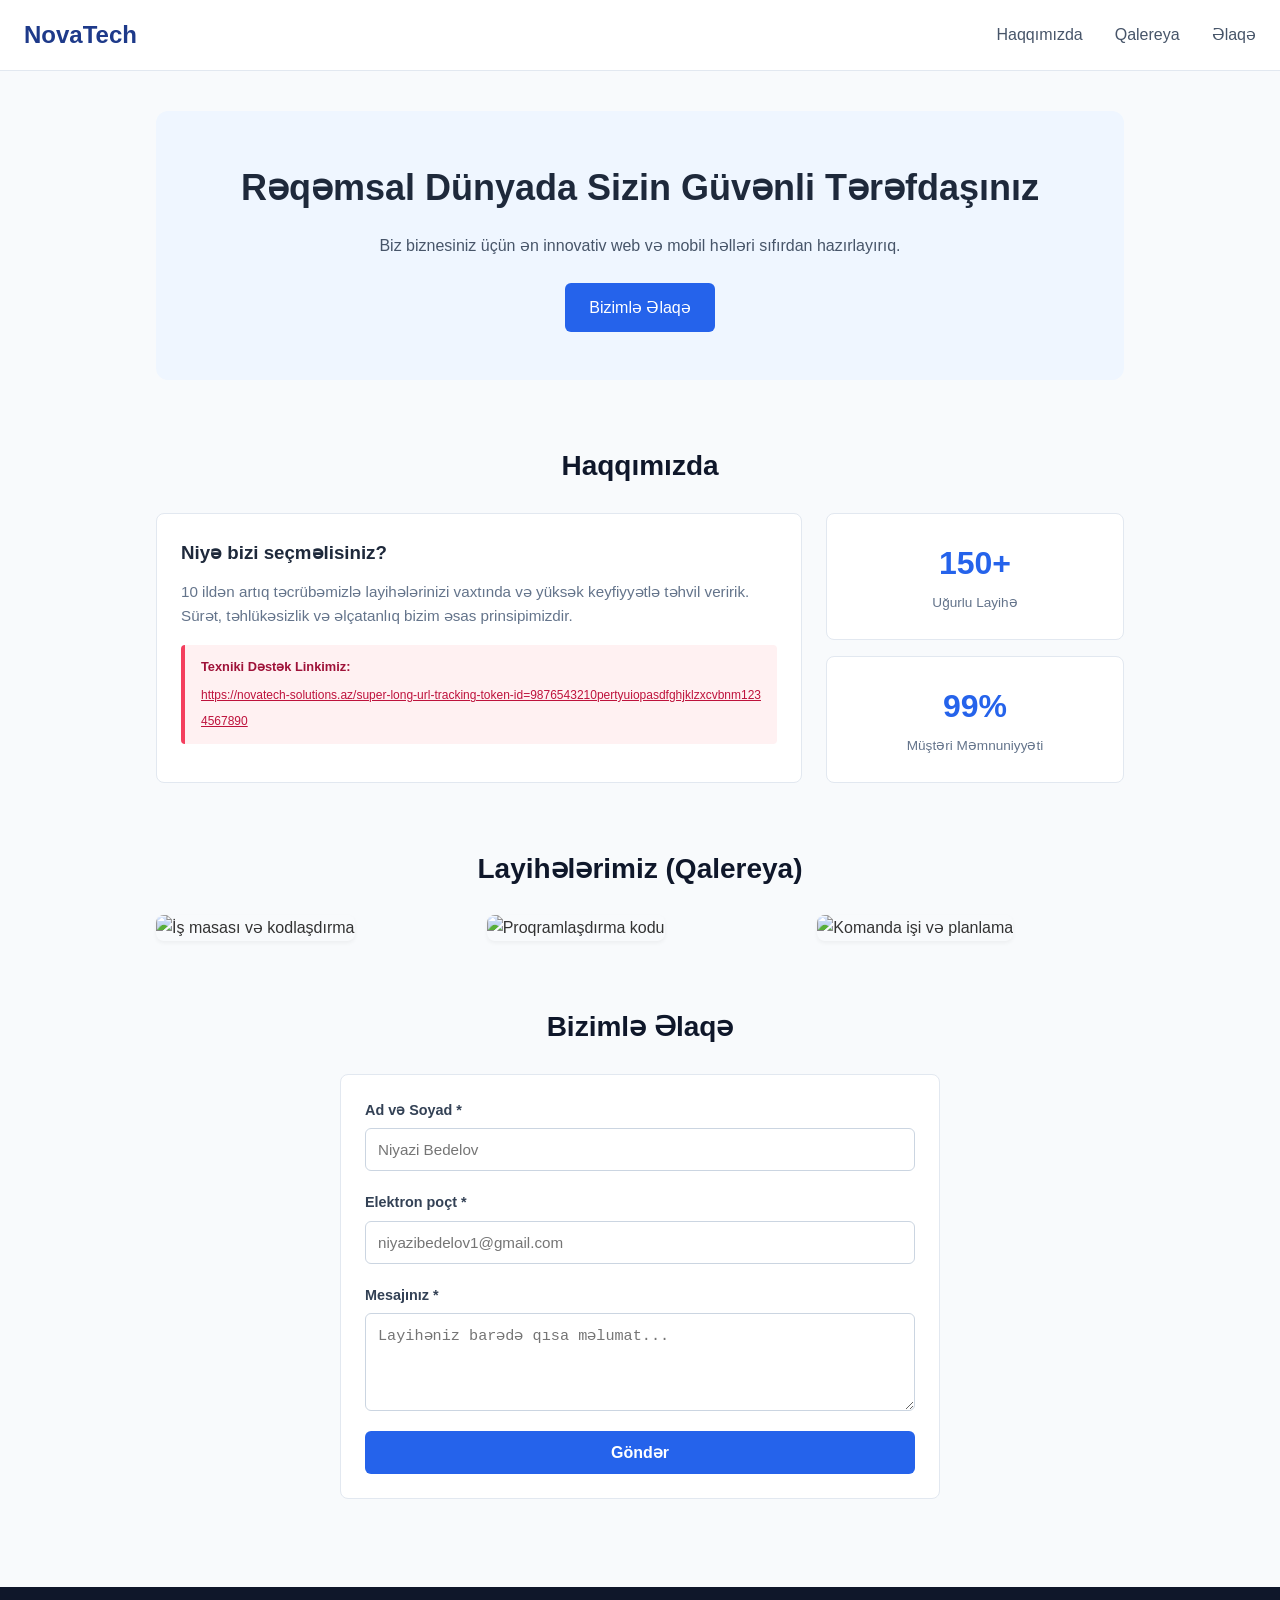
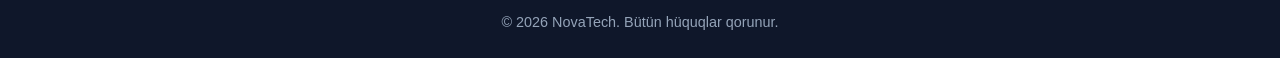
==== Week1/index.htm @ 6777e1dc "Client-side Validation" ====
<!DOCTYPE html>
<html lang="az">
<head>
    <meta charset="UTF-8">
    <meta name="viewport" content="width=device-width, initial-scale=1.0">
    <title>NovaTech</title>
    <link rel="stylesheet" href="style.css">
</head>
<body>

    <header>
        <div class="logo">NovaTech</div>
        
        <button class="menu-toggle" id="menu-toggle" aria-label="Menu">
            <span></span>
            <span></span>
            <span></span>
        </button>

        <nav id="nav-menu">
            <ul>
                <li><a href="#about">Haqqımızda</a></li>
                <li><a href="#gallery">Qalereya</a></li>
                <li><a href="#contact">Əlaqə</a></li>
            </ul>
        </nav>
    </header>

    <main>
        <!-- Hero Section -->
        <section id="hero">
            <h1>Rəqəmsal Dünyada Sizin Güvənli Tərəfdaşınız</h1>
            <p>Biz biznesiniz üçün ən innovativ web və mobil həlləri sıfırdan hazırlayırıq.</p>
            <a href="#contact" class="btn-primary">Bizimlə Əlaqə</a>
        </section>

        <!-- About Section -->
        <section id="about">
            <h2>Haqqımızda</h2>
            <div class="about-container">
                <div class="about-card">
                    <h3>Niyə bizi seçməlisiniz?</h3>
                    <p>10 ildən artıq təcrübəmizlə layihələrinizi vaxtında və yüksək keyfiyyətlə təhvil veririk. Sürət, təhlükəsizlik və əlçatanlıq bizim əsas prinsipimizdir.</p>
                    
                    <div class="tech-link-box">
                        <label>Texniki Dəstək Linkimiz:</label>
                        <a href="https://novatech-solutions.az/super-long-url-tracking-token-id=9876543210pertyuiopasdfghjklzxcvbnm1234567890" target="_blank" class="long-link">
                            https://novatech-solutions.az/super-long-url-tracking-token-id=9876543210pertyuiopasdfghjklzxcvbnm1234567890
                        </a>
                    </div>
                </div>

                <div class="stats-grid">
                    <div class="stat-box">
                        <span class="stat-number">150+</span>
                        <span class="stat-label">Uğurlu Layihə</span>
                    </div>
                    <div class="stat-box">
                        <span class="stat-number">99%</span>
                        <span class="stat-label">Müştəri Məmnuniyyəti</span>
                    </div>
                </div>
            </div>
        </section>

        <!-- Gallery Section -->
        <section id="gallery">
            <h2>Layihələrimiz (Qalereya)</h2>
            <div class="gallery-grid">
                <div class="gallery-item">
                    <img src="https://images.unsplash.com/photo-1498050108023-c5249f4df085?auto=format&fit=crop&w=600&q=80" alt="İş masası və kodlaşdırma">
                </div>
                <div class="gallery-item">
                    <img src="https://images.unsplash.com/photo-1555066931-4365d14bab8c?auto=format&fit=crop&w=600&q=80" alt="Proqramlaşdırma kodu">
                </div>
                <div class="gallery-item">
                    <img src="https://images.unsplash.com/photo-1531403009284-440f080d1e12?auto=format&fit=crop&w=600&q=80" alt="Komanda işi və planlama">
                </div>
            </div>
        </section>

        <!-- Contact Section -->
        <section id="contact">
            <h2>Bizimlə Əlaqə</h2>
            <form id="contact-form" novalidate>
                <div class="form-group">
                    <label for="name">Ad və Soyad *</label>
                    <input type="text" id="name" name="name" placeholder="Niyazi Bedelov">
                    <span class="error-message" id="name-error"></span>
                </div>

                <div class="form-group">
                    <label for="email">Elektron poçt *</label>
                    <input type="email" id="email" name="email" placeholder="niyazibedelov1@gmail.com">
                    <span class="error-message" id="email-error"></span>
                </div>

                <div class="form-group">
                    <label for="message">Mesajınız *</label>
                    <textarea id="message" name="message" rows="4" placeholder="Layihəniz barədə qısa məlumat..."></textarea>
                    <span class="error-message" id="message-error"></span>
                </div>

                <button type="submit" class="btn-submit">Göndər</button>
            </form>
        </section>
    </main>

    <footer>
        <p>&copy; 2026 NovaTech. Bütün hüquqlar qorunur.</p>
    </footer>

    <script src="script.js"></script>
</body>
</html>
---- Week1/style.css ----
* {
    box-sizing: border-box;
    margin: 0;
    padding: 0;
}

html {
    scroll-behavior: smooth;
}

body {
    font-family: 'Segoe UI', Tahoma, Geneva, Verdana, sans-serif;
    line-height: 1.6;
    color: #333;
    background-color: #f8fafc;
}

header {
    background-color: #ffffff;
    padding: 1rem 1.5rem;
    display: flex;
    justify-content: space-between;
    align-items: center;
    border-bottom: 1px solid #e2e8f0;
    position: sticky;
    top: 0;
    z-index: 100;
}

.logo {
    font-size: 1.5rem;
    font-weight: bold;
    color: #1e3a8a;
}

.menu-toggle {
    display: flex;
    flex-direction: column;
    justify-content: space-around;
    width: 30px;
    height: 24px;
    background: transparent;
    border: none;
    cursor: pointer;
    padding: 0;
    z-index: 10;
}

.menu-toggle span {
    width: 100%;
    height: 3px;
    background-color: #1e293b;
    border-radius: 2px;
    transition: all 0.3s ease;
}

nav {
    position: absolute;
    top: 100%;
    left: 0;
    width: 100%;
    background-color: #ffffff;
    display: none;
    box-shadow: 0 4px 6px -1px rgba(0, 0, 0, 0.1);
}

nav.active {
    display: block;
}

nav ul {
    display: flex;
    flex-direction: column;
    list-style: none;
    padding: 1rem 0;
}

nav ul li a {
    display: block;
    padding: 0.75rem 1.5rem;
    text-decoration: none;
    color: #475569;
    font-weight: 500;
    transition: color 0.2s;
}

nav ul li a:hover {
    color: #2563eb;
}

main {
    padding: 1.5rem 1rem;
    max-width: 1000px;
    margin: 0 auto;
}

section {
    margin-bottom: 4rem;
    scroll-margin-top: 80px;
}

section h2 {
    text-align: center;
    font-size: 1.75rem;
    color: #0f172a;
    margin-bottom: 1.5rem;
}

/* Hero Section */
#hero {
    text-align: center;
    padding: 3rem 1.5rem;
    background-color: #eff6ff;
    border-radius: 12px;
    margin-top: 1rem;
}

#hero h1 {
    font-size: 1.75rem;
    color: #1e293b;
    margin-bottom: 1rem;
    font-weight: 700;
}

#hero p {
    color: #475569;
    margin-bottom: 1.5rem;
}

.btn-primary {
    display: inline-block;
    background-color: #2563eb;
    color: white;
    text-decoration: none;
    padding: 0.75rem 1.5rem;
    border-radius: 6px;
    font-weight: 500;
    transition: background-color 0.2s;
}

.btn-primary:hover {
    background-color: #1d4ed8;
}

/* About Section */
.about-container {
    display: flex;
    flex-direction: column;
    gap: 1.5rem;
}

.about-card {
    background: #ffffff;
    padding: 1.5rem;
    border-radius: 8px;
    border: 1px solid #e2e8f0;
}

.about-card h3 {
    margin-bottom: 0.75rem;
    color: #1e293b;
}

.about-card p {
    color: #64748b;
    font-size: 0.95rem;
    margin-bottom: 1rem;
}

.tech-link-box {
    background-color: #fff1f2;
    border-left: 4px solid #f43f5e;
    padding: 0.75rem 1rem;
    border-radius: 4px;
}

.tech-link-box label {
    display: block;
    font-size: 0.8rem;
    font-weight: bold;
    color: #9f1239;
    margin-bottom: 0.25rem;
}

.long-link {
    color: #be123c;
    font-size: 0.75rem;
    word-break: break-all;
}

.stats-grid {
    display: grid;
    grid-template-columns: 1fr 1fr;
    gap: 1rem;
}

.stat-box {
    background: #ffffff;
    padding: 1.5rem;
    border-radius: 8px;
    text-align: center;
    border: 1px solid #e2e8f0;
}

.stat-number {
    display: block;
    font-size: 2rem;
    font-weight: bold;
    color: #2563eb;
}

.stat-label {
    font-size: 0.85rem;
    color: #64748b;
}

/* Gallery Section */
.gallery-grid {
    display: grid;
    grid-template-columns: 1fr;
    gap: 1.5rem;
}

.gallery-item img {
    width: 100%;
    height: 220px;
    border-radius: 8px;
    object-fit: cover;
    box-shadow: 0 2px 4px rgba(0, 0, 0, 0.05);
}

/* Contact Section */
#contact form {
    background: #ffffff;
    padding: 1.5rem;
    border-radius: 8px;
    border: 1px solid #e2e8f0;
    display: flex;
    flex-direction: column;
    gap: 1.25rem;
    max-width: 600px;
    margin: 0 auto;
}

.form-group {
    display: flex;
    flex-direction: column;
    gap: 0.4rem;
}

.form-group label {
    font-weight: 600;
    font-size: 0.9rem;
    color: #334155;
}

.form-group input,
.form-group textarea {
    padding: 0.75rem;
    border: 1px solid #cbd5e1;
    border-radius: 6px;
    font-size: 0.95rem;
    outline: none;
    transition: border-color 0.2s;
}

.form-group input:focus,
.form-group textarea:focus {
    border-color: #2563eb;
}

.error-message {
    color: #dc2626;
    font-size: 0.8rem;
    display: none;
}

.btn-submit {
    background-color: #2563eb;
    color: white;
    padding: 0.75rem;
    border: none;
    border-radius: 6px;
    font-size: 1rem;
    font-weight: 600;
    cursor: pointer;
    transition: background-color 0.2s;
}

.btn-submit:hover {
    background-color: #1d4ed8;
}

footer {
    text-align: center;
    padding: 1.5rem;
    background-color: #0f172a;
    color: #94a3b8;
    font-size: 0.9rem;
}

/* Responsive Media Queries */
@media (min-width: 768px) {
    .menu-toggle {
        display: none;
    }

    nav {
        position: static;
        display: block;
        box-shadow: none;
        width: auto;
    }

    nav ul {
        flex-direction: row;
        padding: 0;
        gap: 2rem;
    }

    nav ul li a {
        padding: 0;
    }

    #hero h1 {
        font-size: 2.25rem;
    }

    .about-container {
        flex-direction: row;
    }

    .about-card {
        flex: 2;
    }

    .stats-grid {
        flex: 1;
        grid-template-columns: 1fr;
    }

    .gallery-grid {
        grid-template-columns: repeat(2, 1fr);
    }
}

@media (min-width: 1024px) {
    .gallery-grid {
        grid-template-columns: repeat(3, 1fr);
    }
}
/* Xəta mesajı standart halda gizli olur */
.error-message {
    color: #dc2626 !important;
    font-size: 0.85rem !important;
    margin-top: 0.3rem !important;
    display: none; /* Boş olanda görünmür */
}

/* Yalnız daxilində mətn (xəta) olduqda görünür */
.error-message:not(:empty) {
    display: block !important;
}

/* Xətası olan inputların qırmızı çərçivəsi */
input.has-error, textarea.has-error {
    border: 2px solid #dc2626 !important;
    background-color: #fef2f2 !important;
}
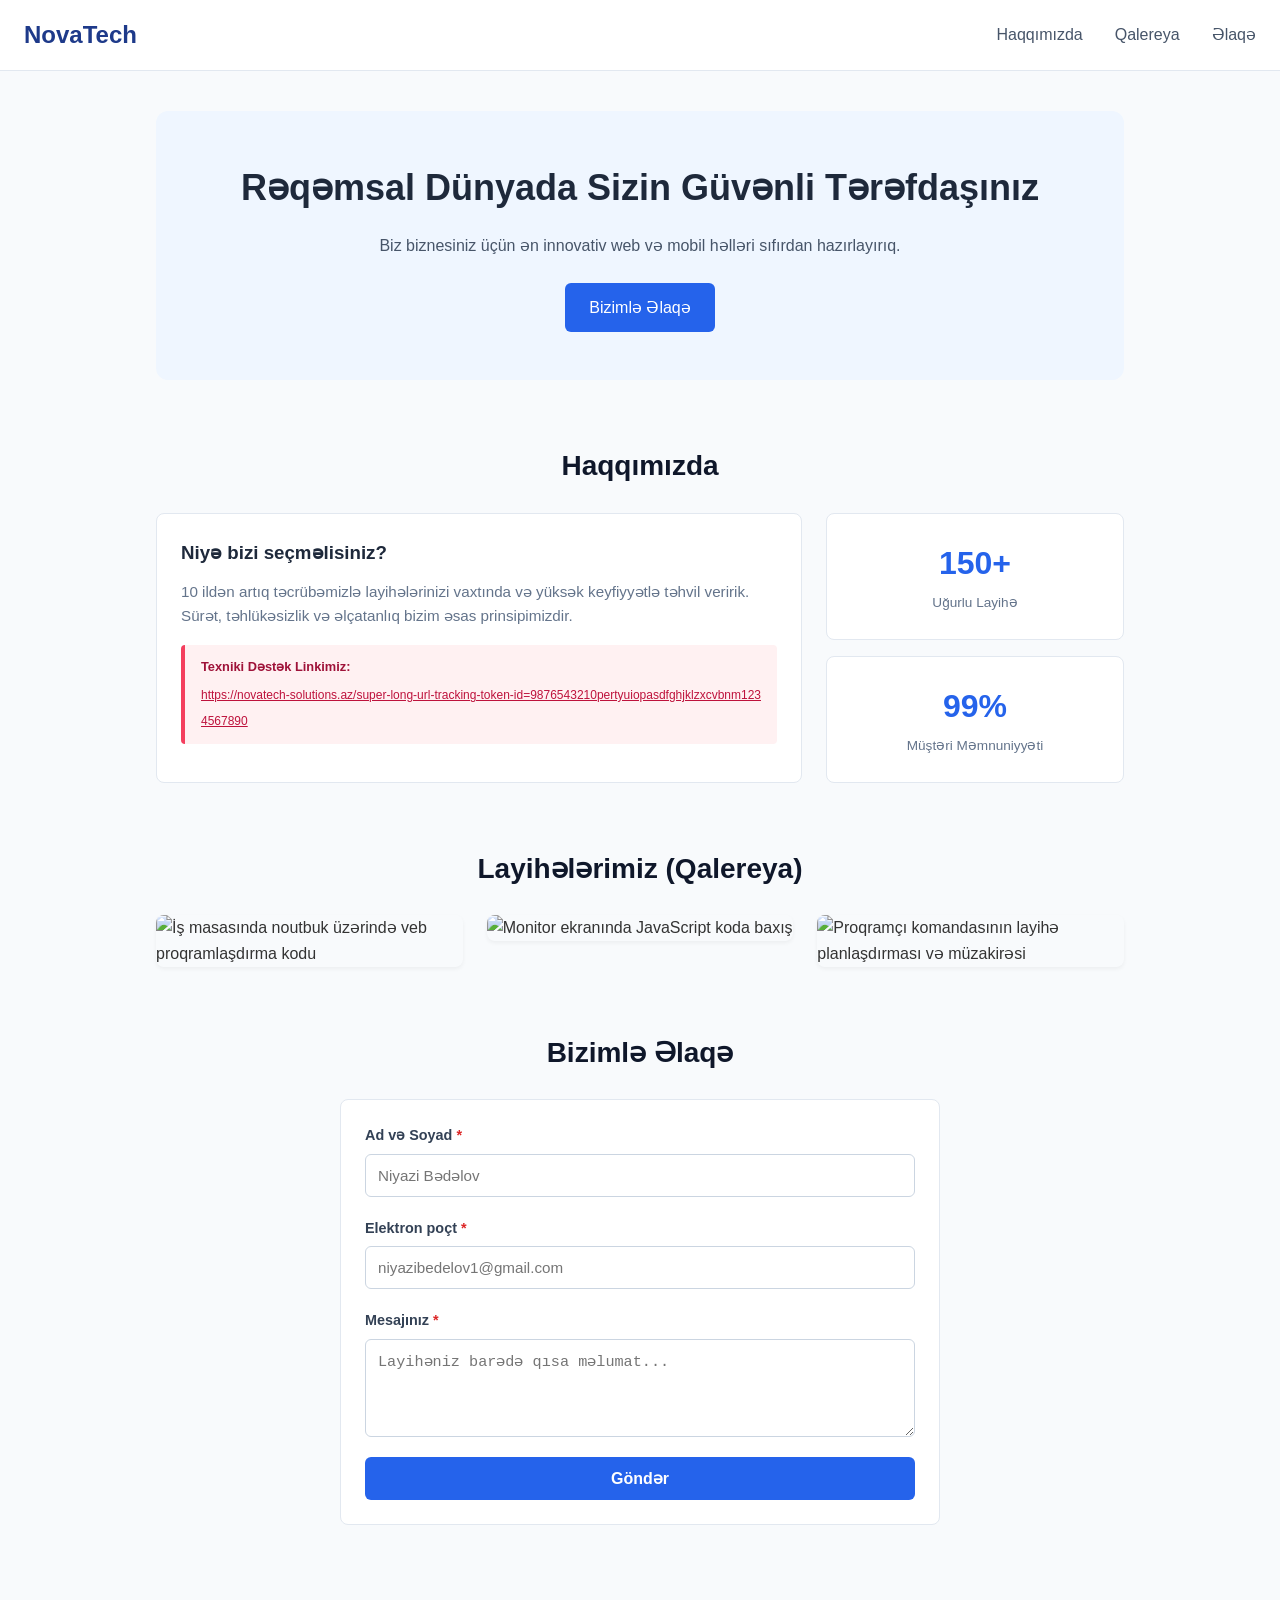
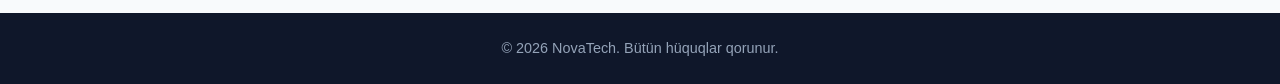
==== commit 9e447dba: "Checkpoint 5" ====
--- a/Week1/index.htm
+++ b/Week1/index.htm
@@ -3,7 +3,7 @@
 <head>
     <meta charset="UTF-8">
     <meta name="viewport" content="width=device-width, initial-scale=1.0">
-    <title>NovaTech</title>
+    <title>NovaTech - Rəqəmsal Həllər</title>
     <link rel="stylesheet" href="style.css">
 </head>
 <body>
@@ -11,13 +11,13 @@
     <header>
         <div class="logo">NovaTech</div>
         
-        <button class="menu-toggle" id="menu-toggle" aria-label="Menu">
+        <button class="menu-toggle" id="menu-toggle" aria-label="Naviqasiya menyusunu aç" aria-expanded="false" aria-controls="nav-menu">
             <span></span>
             <span></span>
             <span></span>
         </button>
 
-        <nav id="nav-menu">
+        <nav id="nav-menu" aria-label="Əsas naviqasiya">
             <ul>
                 <li><a href="#about">Haqqımızda</a></li>
                 <li><a href="#gallery">Qalereya</a></li>
@@ -43,8 +43,8 @@
                     <p>10 ildən artıq təcrübəmizlə layihələrinizi vaxtında və yüksək keyfiyyətlə təhvil veririk. Sürət, təhlükəsizlik və əlçatanlıq bizim əsas prinsipimizdir.</p>
                     
                     <div class="tech-link-box">
-                        <label>Texniki Dəstək Linkimiz:</label>
-                        <a href="https://novatech-solutions.az/super-long-url-tracking-token-id=9876543210pertyuiopasdfghjklzxcvbnm1234567890" target="_blank" class="long-link">
+                        <label id="tech-link-label">Texniki Dəstək Linkimiz:</label>
+                        <a href="https://novatech-solutions.az/super-long-url-tracking-token-id=9876543210pertyuiopasdfghjklzxcvbnm1234567890" target="_blank" rel="noopener noreferrer" class="long-link" aria-labelledby="tech-link-label">
                             https://novatech-solutions.az/super-long-url-tracking-token-id=9876543210pertyuiopasdfghjklzxcvbnm1234567890
                         </a>
                     </div>
@@ -68,13 +68,13 @@
             <h2>Layihələrimiz (Qalereya)</h2>
             <div class="gallery-grid">
                 <div class="gallery-item">
-                    <img src="https://images.unsplash.com/photo-1498050108023-c5249f4df085?auto=format&fit=crop&w=600&q=80" alt="İş masası və kodlaşdırma">
+                    <img src="https://images.unsplash.com/photo-1498050108023-c5249f4df085?auto=format&fit=crop&w=600&q=80" alt="İş masasında noutbuk üzərində veb proqramlaşdırma kodu">
                 </div>
                 <div class="gallery-item">
-                    <img src="https://images.unsplash.com/photo-1555066931-4365d14bab8c?auto=format&fit=crop&w=600&q=80" alt="Proqramlaşdırma kodu">
+                    <img src="https://images.unsplash.com/photo-1555066931-4365d14bab8c?auto=format&fit=crop&w=600&q=80" alt="Monitor ekranında JavaScript koda baxış">
                 </div>
                 <div class="gallery-item">
-                    <img src="https://images.unsplash.com/photo-1531403009284-440f080d1e12?auto=format&fit=crop&w=600&q=80" alt="Komanda işi və planlama">
+                    <img src="https://images.unsplash.com/photo-1531403009284-440f080d1e12?auto=format&fit=crop&w=600&q=80" alt="Proqramçı komandasının layihə planlaşdırması və müzakirəsi">
                 </div>
             </div>
         </section>
@@ -82,23 +82,23 @@
         <!-- Contact Section -->
         <section id="contact">
             <h2>Bizimlə Əlaqə</h2>
-            <form id="contact-form" novalidate>
+            <form id="contact-form" novalidate aria-label="Bizimlə əlaqə formu">
                 <div class="form-group">
-                    <label for="name">Ad və Soyad *</label>
-                    <input type="text" id="name" name="name" placeholder="Niyazi Bedelov">
-                    <span class="error-message" id="name-error"></span>
+                    <label for="name">Ad və Soyad <span class="required" aria-hidden="true">*</span></label>
+                    <input type="text" id="name" name="name" placeholder="Niyazi Bədəlov" aria-required="true" aria-describedby="name-error">
+                    <span class="error-message" id="name-error" aria-live="polite"></span>
                 </div>
 
                 <div class="form-group">
-                    <label for="email">Elektron poçt *</label>
-                    <input type="email" id="email" name="email" placeholder="niyazibedelov1@gmail.com">
-                    <span class="error-message" id="email-error"></span>
+                    <label for="email">Elektron poçt <span class="required" aria-hidden="true">*</span></label>
+                    <input type="email" id="email" name="email" placeholder="niyazibedelov1@gmail.com" aria-required="true" aria-describedby="email-error">
+                    <span class="error-message" id="email-error" aria-live="polite"></span>
                 </div>
 
                 <div class="form-group">
-                    <label for="message">Mesajınız *</label>
-                    <textarea id="message" name="message" rows="4" placeholder="Layihəniz barədə qısa məlumat..."></textarea>
-                    <span class="error-message" id="message-error"></span>
+                    <label for="message">Mesajınız <span class="required" aria-hidden="true">*</span></label>
+                    <textarea id="message" name="message" rows="4" placeholder="Layihəniz barədə qısa məlumat..." aria-required="true" aria-describedby="message-error"></textarea>
+                    <span class="error-message" id="message-error" aria-live="polite"></span>
                 </div>
 
                 <button type="submit" class="btn-submit">Göndər</button>
--- a/Week1/style.css
+++ b/Week1/style.css
@@ -2,6 +2,18 @@
     box-sizing: border-box;
     margin: 0;
     padding: 0;
+}
+    
+a:focus-visible,
+button:focus-visible,
+input:focus-visible,
+textarea:focus-visible {
+    outline: 3px solid #2563eb !important;
+    outline-offset: 3px !important;
+}
+
+.required {
+    color: #dc2626;
 }
 
 html {
@@ -349,20 +361,19 @@
         grid-template-columns: repeat(3, 1fr);
     }
 }
-/* Xəta mesajı standart halda gizli olur */
+
 .error-message {
     color: #dc2626 !important;
     font-size: 0.85rem !important;
     margin-top: 0.3rem !important;
-    display: none; /* Boş olanda görünmür */
-}
-
-/* Yalnız daxilində mətn (xəta) olduqda görünür */
+    display: none; 
+}
+
+
 .error-message:not(:empty) {
     display: block !important;
 }
 
-/* Xətası olan inputların qırmızı çərçivəsi */
 input.has-error, textarea.has-error {
     border: 2px solid #dc2626 !important;
     background-color: #fef2f2 !important;
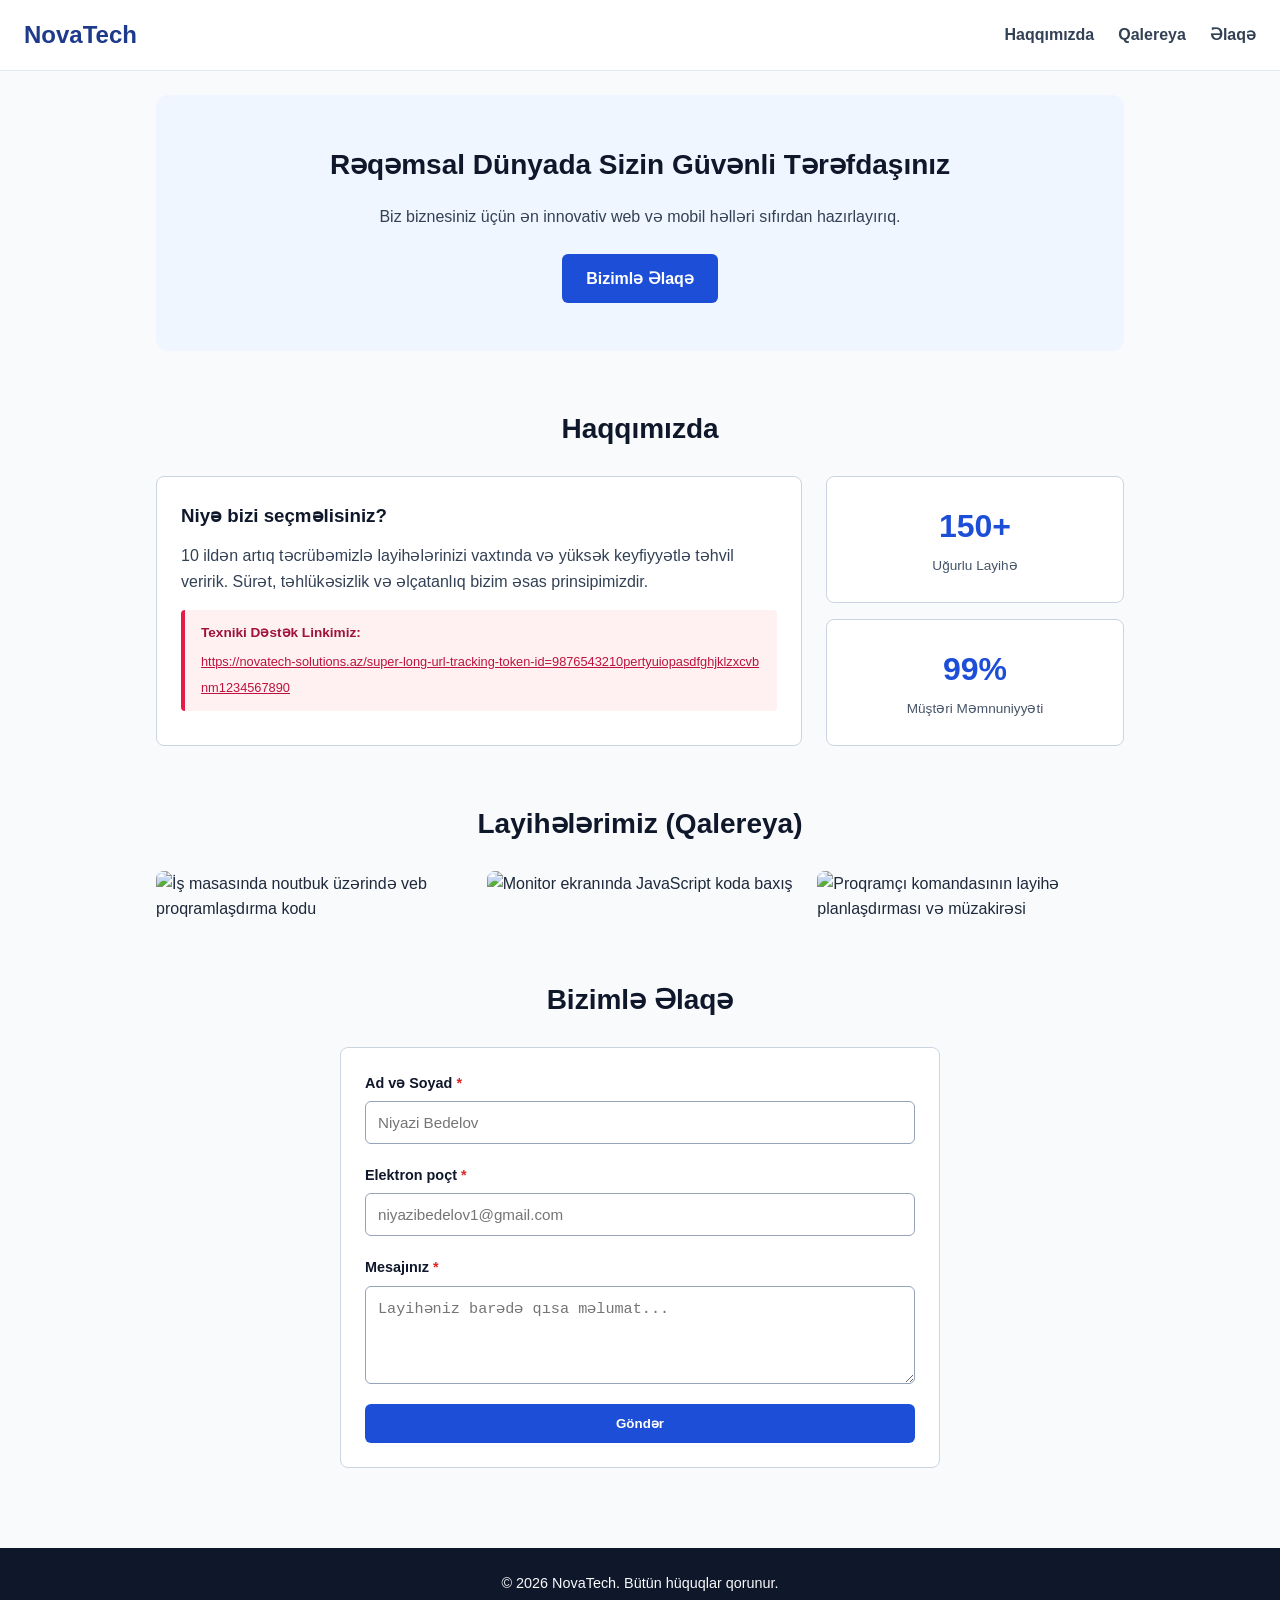
==== commit f01aafb8: "BEM konvensiyasi" ====
--- a/Week1/index.htm
+++ b/Week1/index.htm
@@ -3,111 +3,111 @@
 <head>
     <meta charset="UTF-8">
     <meta name="viewport" content="width=device-width, initial-scale=1.0">
-    <title>NovaTech - Rəqəmsal Həllər</title>
+    <title>NovaTech</title>
     <link rel="stylesheet" href="style.css">
 </head>
 <body>
 
-    <header>
-        <div class="logo">NovaTech</div>
+    <header class="header">
+        <div class="header__logo">NovaTech</div>
         
-        <button class="menu-toggle" id="menu-toggle" aria-label="Naviqasiya menyusunu aç" aria-expanded="false" aria-controls="nav-menu">
-            <span></span>
-            <span></span>
-            <span></span>
+        <button class="header__toggle" id="menu-toggle" aria-label="Naviqasiya menyusunu aç" aria-expanded="false" aria-controls="nav-menu">
+            <span class="header__toggle-bar"></span>
+            <span class="header__toggle-bar"></span>
+            <span class="header__toggle-bar"></span>
         </button>
 
-        <nav id="nav-menu" aria-label="Əsas naviqasiya">
-            <ul>
-                <li><a href="#about">Haqqımızda</a></li>
-                <li><a href="#gallery">Qalereya</a></li>
-                <li><a href="#contact">Əlaqə</a></li>
+        <nav class="header__nav" id="nav-menu" aria-label="Əsas naviqasiya">
+            <ul class="header__menu">
+                <li class="header__menu-item"><a href="#about" class="header__menu-link">Haqqımızda</a></li>
+                <li class="header__menu-item"><a href="#gallery" class="header__menu-link">Qalereya</a></li>
+                <li class="header__menu-item"><a href="#contact" class="header__menu-link">Əlaqə</a></li>
             </ul>
         </nav>
     </header>
 
-    <main>
+    <main class="main-content">
         <!-- Hero Section -->
-        <section id="hero">
-            <h1>Rəqəmsal Dünyada Sizin Güvənli Tərəfdaşınız</h1>
-            <p>Biz biznesiniz üçün ən innovativ web və mobil həlləri sıfırdan hazırlayırıq.</p>
-            <a href="#contact" class="btn-primary">Bizimlə Əlaqə</a>
+        <section id="hero" class="hero">
+            <h1 class="hero__title">Rəqəmsal Dünyada Sizin Güvənli Tərəfdaşınız</h1>
+            <p class="hero__description">Biz biznesiniz üçün ən innovativ web və mobil həlləri sıfırdan hazırlayırıq.</p>
+            <a href="#contact" class="btn btn--primary">Bizimlə Əlaqə</a>
         </section>
 
         <!-- About Section -->
-        <section id="about">
-            <h2>Haqqımızda</h2>
-            <div class="about-container">
-                <div class="about-card">
-                    <h3>Niyə bizi seçməlisiniz?</h3>
-                    <p>10 ildən artıq təcrübəmizlə layihələrinizi vaxtında və yüksək keyfiyyətlə təhvil veririk. Sürət, təhlükəsizlik və əlçatanlıq bizim əsas prinsipimizdir.</p>
+        <section id="about" class="about">
+            <h2 class="section-title">Haqqımızda</h2>
+            <div class="about__container">
+                <div class="about__card">
+                    <h3 class="about__subtitle">Niyə bizi seçməlisiniz?</h3>
+                    <p class="about__text">10 ildən artıq təcrübəmizlə layihələrinizi vaxtında və yüksək keyfiyyətlə təhvil veririk. Sürət, təhlükəsizlik və əlçatanlıq bizim əsas prinsipimizdir.</p>
                     
-                    <div class="tech-link-box">
-                        <label id="tech-link-label">Texniki Dəstək Linkimiz:</label>
-                        <a href="https://novatech-solutions.az/super-long-url-tracking-token-id=9876543210pertyuiopasdfghjklzxcvbnm1234567890" target="_blank" rel="noopener noreferrer" class="long-link" aria-labelledby="tech-link-label">
+                    <div class="about__link-box">
+                        <label id="tech-link-label" class="about__link-label">Texniki Dəstək Linkimiz:</label>
+                        <a href="https://novatech-solutions.az/super-long-url-tracking-token-id=9876543210pertyuiopasdfghjklzxcvbnm1234567890" target="_blank" rel="noopener noreferrer" class="about__long-link" aria-labelledby="tech-link-label">
                             https://novatech-solutions.az/super-long-url-tracking-token-id=9876543210pertyuiopasdfghjklzxcvbnm1234567890
                         </a>
                     </div>
                 </div>
 
-                <div class="stats-grid">
-                    <div class="stat-box">
-                        <span class="stat-number">150+</span>
-                        <span class="stat-label">Uğurlu Layihə</span>
+                <div class="about__stats">
+                    <div class="stat-card">
+                        <span class="stat-card__number">150+</span>
+                        <span class="stat-card__label">Uğurlu Layihə</span>
                     </div>
-                    <div class="stat-box">
-                        <span class="stat-number">99%</span>
-                        <span class="stat-label">Müştəri Məmnuniyyəti</span>
+                    <div class="stat-card">
+                        <span class="stat-card__number">99%</span>
+                        <span class="stat-card__label">Müştəri Məmnuniyyəti</span>
                     </div>
                 </div>
             </div>
         </section>
 
         <!-- Gallery Section -->
-        <section id="gallery">
-            <h2>Layihələrimiz (Qalereya)</h2>
-            <div class="gallery-grid">
-                <div class="gallery-item">
-                    <img src="https://images.unsplash.com/photo-1498050108023-c5249f4df085?auto=format&fit=crop&w=600&q=80" alt="İş masasında noutbuk üzərində veb proqramlaşdırma kodu">
+        <section id="gallery" class="gallery">
+            <h2 class="section-title">Layihələrimiz (Qalereya)</h2>
+            <div class="gallery__grid">
+                <div class="gallery__item">
+                    <img src="https://images.unsplash.com/photo-1498050108023-c5249f4df085?auto=format&fit=crop&w=600&q=80" alt="İş masasında noutbuk üzərində veb proqramlaşdırma kodu" class="gallery__img">
                 </div>
-                <div class="gallery-item">
-                    <img src="https://images.unsplash.com/photo-1555066931-4365d14bab8c?auto=format&fit=crop&w=600&q=80" alt="Monitor ekranında JavaScript koda baxış">
+                <div class="gallery__item">
+                    <img src="https://images.unsplash.com/photo-1555066931-4365d14bab8c?auto=format&fit=crop&w=600&q=80" alt="Monitor ekranında JavaScript koda baxış" class="gallery__img">
                 </div>
-                <div class="gallery-item">
-                    <img src="https://images.unsplash.com/photo-1531403009284-440f080d1e12?auto=format&fit=crop&w=600&q=80" alt="Proqramçı komandasının layihə planlaşdırması və müzakirəsi">
+                <div class="gallery__item">
+                    <img src="https://images.unsplash.com/photo-1531403009284-440f080d1e12?auto=format&fit=crop&w=600&q=80" alt="Proqramçı komandasının layihə planlaşdırması və müzakirəsi" class="gallery__img">
                 </div>
             </div>
         </section>
 
         <!-- Contact Section -->
-        <section id="contact">
-            <h2>Bizimlə Əlaqə</h2>
-            <form id="contact-form" novalidate aria-label="Bizimlə əlaqə formu">
-                <div class="form-group">
-                    <label for="name">Ad və Soyad <span class="required" aria-hidden="true">*</span></label>
-                    <input type="text" id="name" name="name" placeholder="Niyazi Bədəlov" aria-required="true" aria-describedby="name-error">
-                    <span class="error-message" id="name-error" aria-live="polite"></span>
+         <section id="contact" class="contact">
+            <h2 class="section-title">Bizimlə Əlaqə</h2>
+            <form id="contact-form" class="form" novalidate aria-label="Bizimlə əlaqə formu">
+                <div class="form__group">
+                    <label for="name" class="form__label">Ad və Soyad <span class="form__required" aria-hidden="true">*</span></label>
+                    <input type="text" id="name" name="name" class="form__input" placeholder="Niyazi Bedelov" aria-required="true" aria-describedby="name-error">
+                    <span class="form__error" id="name-error" aria-live="polite"></span>
                 </div>
 
-                <div class="form-group">
-                    <label for="email">Elektron poçt <span class="required" aria-hidden="true">*</span></label>
-                    <input type="email" id="email" name="email" placeholder="niyazibedelov1@gmail.com" aria-required="true" aria-describedby="email-error">
-                    <span class="error-message" id="email-error" aria-live="polite"></span>
+                <div class="form__group">
+                    <label for="email" class="form__label">Elektron poçt <span class="form__required" aria-hidden="true">*</span></label>
+                    <input type="email" id="email" name="email" class="form__input" placeholder="niyazibedelov1@gmail.com" aria-required="true" aria-describedby="email-error">
+                    <span class="form__error" id="email-error" aria-live="polite"></span>
                 </div>
 
-                <div class="form-group">
-                    <label for="message">Mesajınız <span class="required" aria-hidden="true">*</span></label>
-                    <textarea id="message" name="message" rows="4" placeholder="Layihəniz barədə qısa məlumat..." aria-required="true" aria-describedby="message-error"></textarea>
-                    <span class="error-message" id="message-error" aria-live="polite"></span>
+                <div class="form__group">
+                    <label for="message" class="form__label">Mesajınız <span class="form__required" aria-hidden="true">*</span></label>
+                    <textarea id="message" name="message" rows="4" class="form__textarea" placeholder="Layihəniz barədə qısa məlumat..." aria-required="true" aria-describedby="message-error"></textarea>
+                    <span class="form__error" id="message-error" aria-live="polite"></span>
                 </div>
 
-                <button type="submit" class="btn-submit">Göndər</button>
+                <button type="submit" class="btn btn--submit">Göndər</button>
             </form>
         </section>
     </main>
 
-    <footer>
-        <p>&copy; 2026 NovaTech. Bütün hüquqlar qorunur.</p>
+    <footer class="footer">
+        <p class="footer__text">&copy; 2026 NovaTech. Bütün hüquqlar qorunur.</p>
     </footer>
 
     <script src="script.js"></script>
--- a/Week1/style.css
+++ b/Week1/style.css
@@ -1,9 +1,21 @@
+
 * {
     box-sizing: border-box;
     margin: 0;
     padding: 0;
 }
-    
+
+html {
+    scroll-behavior: smooth;
+}
+
+body {
+    font-family: 'Segoe UI', Tahoma, Geneva, Verdana, sans-serif;
+    line-height: 1.6;
+    color: #1e293b;
+    background-color: #f8fafc;
+}
+
 a:focus-visible,
 button:focus-visible,
 input:focus-visible,
@@ -12,22 +24,8 @@
     outline-offset: 3px !important;
 }
 
-.required {
-    color: #dc2626;
-}
-
-html {
-    scroll-behavior: smooth;
-}
-
-body {
-    font-family: 'Segoe UI', Tahoma, Geneva, Verdana, sans-serif;
-    line-height: 1.6;
-    color: #333;
-    background-color: #f8fafc;
-}
-
-header {
+
+.header {
     background-color: #ffffff;
     padding: 1rem 1.5rem;
     display: flex;
@@ -39,13 +37,13 @@
     z-index: 100;
 }
 
-.logo {
+.header__logo {
     font-size: 1.5rem;
-    font-weight: bold;
+    font-weight: 700;
     color: #1e3a8a;
 }
 
-.menu-toggle {
+.header__toggle {
     display: flex;
     flex-direction: column;
     justify-content: space-around;
@@ -55,18 +53,16 @@
     border: none;
     cursor: pointer;
     padding: 0;
-    z-index: 10;
-}
-
-.menu-toggle span {
+}
+
+.header__toggle-bar {
     width: 100%;
     height: 3px;
-    background-color: #1e293b;
+    background-color: #0f172a;
     border-radius: 2px;
-    transition: all 0.3s ease;
-}
-
-nav {
+}
+
+.header__nav {
     position: absolute;
     top: 100%;
     left: 0;
@@ -76,177 +72,171 @@
     box-shadow: 0 4px 6px -1px rgba(0, 0, 0, 0.1);
 }
 
-nav.active {
+.header__nav.active {
     display: block;
 }
 
-nav ul {
+.header__menu {
     display: flex;
     flex-direction: column;
     list-style: none;
     padding: 1rem 0;
 }
 
-nav ul li a {
+.header__menu-link {
     display: block;
     padding: 0.75rem 1.5rem;
     text-decoration: none;
-    color: #475569;
-    font-weight: 500;
-    transition: color 0.2s;
-}
-
-nav ul li a:hover {
-    color: #2563eb;
-}
-
-main {
+    color: #334155;
+    font-weight: 600;
+}
+
+
+.main-content {
     padding: 1.5rem 1rem;
     max-width: 1000px;
     margin: 0 auto;
 }
 
 section {
-    margin-bottom: 4rem;
-    scroll-margin-top: 80px;
-}
-
-section h2 {
+    margin-bottom: 3.5rem;
+    scroll-margin-top: 90px;
+}
+
+.section-title {
     text-align: center;
     font-size: 1.75rem;
     color: #0f172a;
     margin-bottom: 1.5rem;
 }
 
-/* Hero Section */
-#hero {
+
+.hero {
     text-align: center;
     padding: 3rem 1.5rem;
     background-color: #eff6ff;
     border-radius: 12px;
-    margin-top: 1rem;
-}
-
-#hero h1 {
+}
+
+.hero__title {
     font-size: 1.75rem;
-    color: #1e293b;
+    color: #0f172a;
     margin-bottom: 1rem;
-    font-weight: 700;
-}
-
-#hero p {
-    color: #475569;
+}
+
+.hero__description {
+    color: #334155;
     margin-bottom: 1.5rem;
 }
 
-.btn-primary {
+
+.btn {
     display: inline-block;
-    background-color: #2563eb;
-    color: white;
-    text-decoration: none;
+    border: none;
     padding: 0.75rem 1.5rem;
     border-radius: 6px;
-    font-weight: 500;
-    transition: background-color 0.2s;
-}
-
-.btn-primary:hover {
+    font-weight: 600;
+    cursor: pointer;
+    text-decoration: none;
+}
+
+.btn--primary,
+.btn--submit {
     background-color: #1d4ed8;
-}
-
-/* About Section */
-.about-container {
+    color: #ffffff;
+}
+
+/* About Block */
+.about__container {
     display: flex;
     flex-direction: column;
     gap: 1.5rem;
 }
 
-.about-card {
+.about__card {
     background: #ffffff;
     padding: 1.5rem;
     border-radius: 8px;
-    border: 1px solid #e2e8f0;
-}
-
-.about-card h3 {
+    border: 1px solid #cbd5e1;
+}
+
+.about__subtitle {
     margin-bottom: 0.75rem;
-    color: #1e293b;
-}
-
-.about-card p {
-    color: #64748b;
-    font-size: 0.95rem;
+    color: #0f172a;
+}
+
+.about__text {
+    color: #334155;
     margin-bottom: 1rem;
 }
 
-.tech-link-box {
+.about__link-box {
     background-color: #fff1f2;
-    border-left: 4px solid #f43f5e;
+    border-left: 4px solid #e11d48;
     padding: 0.75rem 1rem;
     border-radius: 4px;
 }
 
-.tech-link-box label {
+.about__link-label {
     display: block;
-    font-size: 0.8rem;
-    font-weight: bold;
+    font-size: 0.85rem;
+    font-weight: 700;
     color: #9f1239;
     margin-bottom: 0.25rem;
 }
 
-.long-link {
+.about__long-link {
     color: #be123c;
-    font-size: 0.75rem;
+    font-size: 0.8rem;
     word-break: break-all;
 }
 
-.stats-grid {
+.about__stats {
     display: grid;
     grid-template-columns: 1fr 1fr;
     gap: 1rem;
 }
 
-.stat-box {
+.stat-card {
     background: #ffffff;
     padding: 1.5rem;
     border-radius: 8px;
     text-align: center;
-    border: 1px solid #e2e8f0;
-}
-
-.stat-number {
+    border: 1px solid #cbd5e1;
+}
+
+.stat-card__number {
     display: block;
     font-size: 2rem;
-    font-weight: bold;
-    color: #2563eb;
-}
-
-.stat-label {
+    font-weight: 800;
+    color: #1d4ed8;
+}
+
+.stat-card__label {
     font-size: 0.85rem;
-    color: #64748b;
-}
-
-/* Gallery Section */
-.gallery-grid {
+    color: #475569;
+}
+
+
+.gallery__grid {
     display: grid;
     grid-template-columns: 1fr;
     gap: 1.5rem;
 }
 
-.gallery-item img {
+.gallery__img {
     width: 100%;
     height: 220px;
     border-radius: 8px;
     object-fit: cover;
-    box-shadow: 0 2px 4px rgba(0, 0, 0, 0.05);
-}
-
-/* Contact Section */
-#contact form {
+}
+
+
+.form {
     background: #ffffff;
     padding: 1.5rem;
     border-radius: 8px;
-    border: 1px solid #e2e8f0;
+    border: 1px solid #cbd5e1;
     display: flex;
     flex-direction: column;
     gap: 1.25rem;
@@ -254,127 +244,107 @@
     margin: 0 auto;
 }
 
-.form-group {
+.form__group {
     display: flex;
     flex-direction: column;
     gap: 0.4rem;
 }
 
-.form-group label {
+.form__label {
     font-weight: 600;
     font-size: 0.9rem;
-    color: #334155;
-}
-
-.form-group input,
-.form-group textarea {
+    color: #0f172a;
+}
+
+.form__required {
+    color: #dc2626;
+}
+
+.form__input,
+.form__textarea {
     padding: 0.75rem;
-    border: 1px solid #cbd5e1;
+    border: 1px solid #94a3b8;
     border-radius: 6px;
     font-size: 0.95rem;
-    outline: none;
-    transition: border-color 0.2s;
-}
-
-.form-group input:focus,
-.form-group textarea:focus {
-    border-color: #2563eb;
-}
-
-.error-message {
-    color: #dc2626;
-    font-size: 0.8rem;
+}
+
+
+.form__error {
+    color: #dc2626 !important;
+    font-size: 0.85rem !important;
+    margin-top: 0.3rem !important;
     display: none;
 }
 
-.btn-submit {
-    background-color: #2563eb;
-    color: white;
-    padding: 0.75rem;
-    border: none;
-    border-radius: 6px;
-    font-size: 1rem;
-    font-weight: 600;
-    cursor: pointer;
-    transition: background-color 0.2s;
-}
-
-.btn-submit:hover {
-    background-color: #1d4ed8;
-}
-
-footer {
+.form__error:not(:empty) {
+    display: block !important;
+}
+
+.form__input.has-error,
+.form__textarea.has-error {
+    border: 2px solid #dc2626 !important;
+    background-color: #fef2f2 !important;
+}
+
+
+.form__success {
+    color: #16a34a;
+    font-weight: bold;
+    margin-top: 1rem;
+    text-align: center;
+}
+
+.footer {
     text-align: center;
     padding: 1.5rem;
     background-color: #0f172a;
-    color: #94a3b8;
+    color: #f8fafc;
     font-size: 0.9rem;
 }
 
-/* Responsive Media Queries */
+/* Media Queries */
 @media (min-width: 768px) {
-    .menu-toggle {
+    .header__toggle {
         display: none;
     }
 
-    nav {
+    .header__nav {
         position: static;
         display: block;
         box-shadow: none;
         width: auto;
     }
 
-    nav ul {
+    .header__menu {
         flex-direction: row;
         padding: 0;
-        gap: 2rem;
-    }
-
-    nav ul li a {
+        gap: 1.5rem;
+    }
+
+    .header__menu-link {
         padding: 0;
     }
 
-    #hero h1 {
-        font-size: 2.25rem;
-    }
-
-    .about-container {
+    .about__container {
         flex-direction: row;
     }
 
-    .about-card {
+    .about__card {
         flex: 2;
     }
 
-    .stats-grid {
+    .about__stats {
         flex: 1;
         grid-template-columns: 1fr;
     }
 
-    .gallery-grid {
+    .gallery__grid {
         grid-template-columns: repeat(2, 1fr);
     }
 }
 
 @media (min-width: 1024px) {
-    .gallery-grid {
+    .gallery__grid {
         grid-template-columns: repeat(3, 1fr);
     }
-}
-
-.error-message {
-    color: #dc2626 !important;
-    font-size: 0.85rem !important;
-    margin-top: 0.3rem !important;
-    display: none; 
-}
-
-
-.error-message:not(:empty) {
-    display: block !important;
-}
-
-input.has-error, textarea.has-error {
-    border: 2px solid #dc2626 !important;
-    background-color: #fef2f2 !important;
 }
